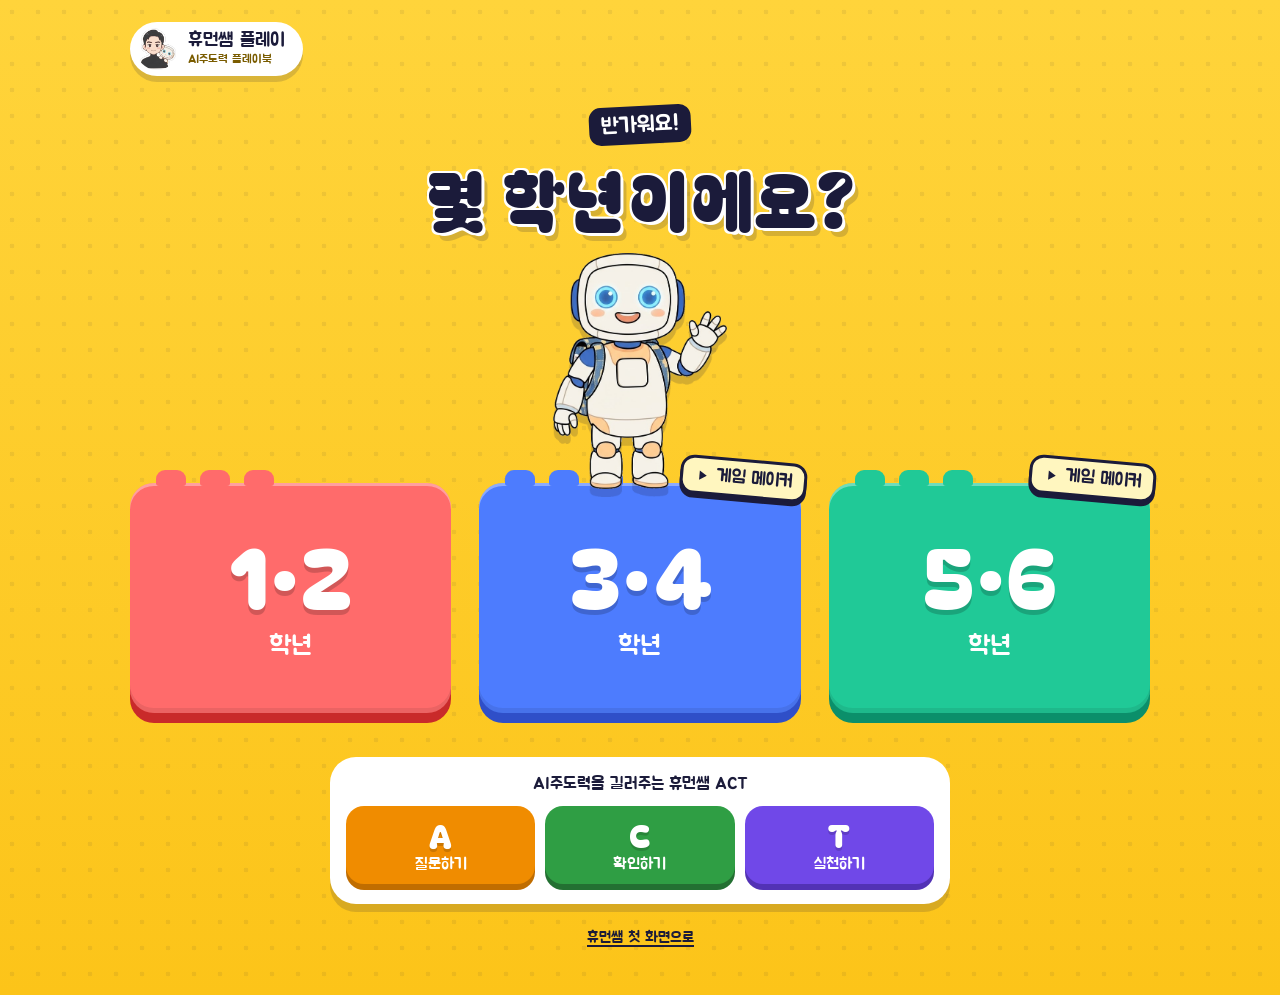
==== play/index.html @ 1b6d9723 "play: 학년 블록 안 두 줄 · 3·4 · 5·6 쪽 제목과 리니 · 안내 문장 뺌 (휴먼쌤 11-13 "올려") - 학년 고르기 · 학년 쪽 블록: ACT 칩과 '놀이는 20" ====
<!doctype html>
<html lang="ko">
<head>
<meta charset="utf-8">
<meta name="viewport" content="width=device-width, initial-scale=1, viewport-fit=cover">
<meta name="theme-color" content="#ffd43b">
<title>휴먼쌤 플레이 | 몇 학년이에요?</title>
<meta name="description" content="AI주도력 플레이북의 놀이를 화면으로 옮긴 앱, 휴먼쌤 플레이. 놀이는 2027년 2월에 열려요. 3·4 · 5·6학년은 게임 메이커를 먼저 해 볼 수 있어요.">
<link rel="icon" href="/play/assets/mark.png">
<link rel="preconnect" href="https://fonts.googleapis.com">
<link rel="preconnect" href="https://fonts.gstatic.com" crossorigin>
<link rel="stylesheet" href="https://fonts.googleapis.com/css2?family=Bagel+Fat+One&family=Gowun+Dodum&family=Jua&display=swap">
<link rel="stylesheet" href="/play/play.css?v=20261113c">
</head>
<body>
<main class="wrap home">
  <header class="top"><a class="brand" href="/play/"><img src="/play/assets/mark.png" alt="" width="148" height="160"><span><b>휴먼쌤 플레이</b><small>AI주도력 플레이북</small></span></a></header>
  <section class="hero">
    <span class="tag">반가워요!</span>
    <h1>몇 학년이에요?</h1>
    <img class="rini" src="/play/assets/rini.png" alt="로봇 리니" width="473" height="640">
  </section>
  <nav class="blocks" aria-label="학년 고르기">
    <div class="bw"><a class="blk k12" href="/play/1-2/" aria-label="1·2학년"><span class="num">1·2</span><span class="yr">학년</span></a></div>
    <div class="bw"><a class="blk k34" href="/play/3-4/" aria-label="3·4학년"><span class="num">3·4</span><span class="yr">학년</span></a><a class="stk" href="https://new.humanssaem-apps.pages.dev/apps/game-maker-34/"><svg viewBox="0 0 24 24" aria-hidden="true"><path d="M8 5l11 7-11 7z" fill="#1b1b3a"/></svg>게임 메이커</a></div>
    <div class="bw"><a class="blk k56" href="/play/5-6/" aria-label="5·6학년"><span class="num">5·6</span><span class="yr">학년</span></a><a class="stk" href="https://new.humanssaem-apps.pages.dev/apps/game-maker-56/"><svg viewBox="0 0 24 24" aria-hidden="true"><path d="M8 5l11 7-11 7z" fill="#1b1b3a"/></svg>게임 메이커</a></div>
  </nav>
  <section class="actbox">
    <h2>AI주도력을 길러주는 휴먼쌤 ACT</h2>
    <div class="tiles"><div class="tile ta"><b>A</b>질문하기</div><div class="tile tc"><b>C</b>확인하기</div><div class="tile tt"><b>T</b>실천하기</div></div>
  </section>
  <p class="foot"><a href="/">휴먼쌤 첫 화면으로</a></p>
</main>
</body>
</html>
---- play/play.css ----
/* 휴먼쌤 플레이 — 열리기 전 자리 (2026-11-13 휴먼쌤 "시안B로 하고 연결판 올려")
   모양은 /play 시안 B '장난감 블록': 노란 바탕 · 두툼한 학년 블록 · 블록 위에 선 로봇 리니.
   /play/ = 학년 고르기(.home), /play/1-2/ · /play/3-4/ · /play/5-6/ = 학년 주소(.sub).
   3·4 · 5·6학년은 게임 메이커(미리 보기판)를 먼저 해 볼 수 있다. */
:root{--ink:#1b1b3a;--soft:#4a4a68;--y:#ffd43b;--y2:#fcc419;
  --r:#ff6b6b;--rd:#c92a2a;--b:#4d7cfe;--bd:#2f4fc8;--gr:#20c997;--gd:#0b8f6a;
  --a:#f08c00;--ad:#c06d00;--c:#2f9e44;--cd:#237032;--t:#7048e8;--td:#5232b5;
  --disp:'Bagel Fat One','Jua','Apple SD Gothic Neo','Noto Sans KR','Malgun Gothic',sans-serif;
  --jua:'Jua','Apple SD Gothic Neo','Noto Sans KR','Malgun Gothic',sans-serif;
  --body:'Gowun Dodum','Apple SD Gothic Neo','Noto Sans KR','Malgun Gothic',sans-serif}
*{box-sizing:border-box;margin:0;padding:0}
html{-webkit-text-size-adjust:100%;text-size-adjust:100%;overflow-x:hidden}
body{min-height:100vh;min-height:100dvh;color:var(--ink);font-family:var(--jua);word-break:keep-all;overflow-x:hidden;
  background:radial-gradient(circle at 12px 12px,rgba(27,27,58,.07) 2.2px,transparent 2.6px) 0 0/26px 26px,linear-gradient(var(--y),var(--y2))}
a{color:inherit;text-decoration:none;-webkit-tap-highlight-color:transparent}
a:focus-visible{outline:3px solid var(--ink);outline-offset:4px;border-radius:14px}
img,svg{display:block}
.wrap{max-width:1100px;margin:0 auto;padding:14px 18px calc(30px + env(safe-area-inset-bottom,0px))}

/* 위: 브랜드 알약 (학년 주소에는 뒤로 단추) */
.top{display:flex;align-items:center;gap:10px}
.brand{display:flex;align-items:center;gap:10px;min-width:0;background:#fff;border-radius:999px;padding:6px 18px 6px 6px;box-shadow:0 6px 0 rgba(27,27,58,.16)}
.brand img{width:42px;height:42px;border-radius:50%;background:#fff;object-fit:contain}
.brand b{display:block;font-weight:400;font-size:19px;line-height:1.1;white-space:nowrap}
.brand small{display:block;font-size:12px;color:#7a5c00;white-space:nowrap}
.back{flex:none;width:50px;height:50px;border-radius:50%;background:#fff;display:grid;place-items:center;box-shadow:0 6px 0 rgba(27,27,58,.16)}
.back svg{width:24px;height:24px}
.back:active,.brand:active{transform:translateY(3px);box-shadow:0 3px 0 rgba(27,27,58,.16)}

/* 인사와 리니 */
.hero{position:relative;margin:24px 0 8px}
.tag{display:inline-block;background:var(--ink);color:#fff;font-size:17px;border-radius:12px;padding:5px 12px;transform:rotate(-3deg)}
h1{font-family:var(--disp);font-weight:400;font-size:clamp(32px,10.4vw,44px);line-height:1.15;margin-top:12px;
  text-shadow:3px 3px 0 #fff,-2px -2px 0 #fff,2px -2px 0 #fff,-2px 2px 0 #fff,6px 8px 0 rgba(27,27,58,.18)}
.rini{width:auto;filter:drop-shadow(0 8px 0 rgba(27,27,58,.18))}
.home .hero{min-height:236px}
.home h1{white-space:nowrap}
.home .hero .rini{position:absolute;right:4px;bottom:-34px;height:clamp(132px,40vw,160px);z-index:3}

/* 학년 블록 */
.blocks{display:flex;flex-direction:column;gap:32px;margin-top:30px}
.bw{position:relative}
.blk{position:relative;display:flex;align-items:center;gap:14px;min-height:112px;border-radius:24px;padding:16px 18px;color:#fff;
  box-shadow:inset 0 3px 0 rgba(255,255,255,.35),inset 0 -5px 0 rgba(0,0,0,.08),0 10px 0 var(--sd)}
.blk::before{content:"";position:absolute;top:-13px;left:26px;width:30px;height:16px;border-radius:9px 9px 3px 3px;background:var(--st);box-shadow:44px 0 0 var(--st),88px 0 0 var(--st)}
.k12{background:var(--r);--st:var(--r);--sd:var(--rd)}
.k34{background:var(--b);--st:var(--b);--sd:var(--bd)}
.k56{background:var(--gr);--st:var(--gr);--sd:var(--gd)}
a.blk:active{transform:translateY(6px);box-shadow:inset 0 3px 0 rgba(255,255,255,.35),0 4px 0 var(--sd)}
.num{font-family:var(--disp);font-size:52px;line-height:1;letter-spacing:-.02em;text-shadow:0 5px 0 rgba(0,0,0,.18)}
.yr{font-size:21px;margin-left:-6px;align-self:flex-end;padding-bottom:10px}
.info{margin-left:auto;display:flex;flex-direction:column;align-items:flex-end;gap:7px;text-align:right}
.act{display:inline-flex;align-items:center;gap:6px;background:#fff;color:var(--ink);font-size:15px;border-radius:999px;padding:4px 11px 4px 4px;box-shadow:0 3px 0 rgba(0,0,0,.15);white-space:nowrap}
.act i{font-style:normal;width:24px;height:24px;border-radius:50%;display:grid;place-items:center;color:#fff;font-size:14px}
.ia i{background:var(--a)}.ic i{background:var(--c)}.it i{background:var(--t)}
.when{font-size:14px;color:rgba(255,255,255,.95)}
/* 게임 메이커 스티커(블록 위에 붙은 따로 누르는 단추) */
.stk{position:absolute;right:-6px;top:-24px;z-index:4;display:inline-flex;align-items:center;gap:6px;background:#fff6bf;color:var(--ink);border:3px solid var(--ink);border-radius:14px;padding:5px 11px;font-size:16px;transform:rotate(5deg);box-shadow:0 4px 0 var(--ink);white-space:nowrap}
.stk svg{width:16px;height:16px}
.stk:active{transform:rotate(5deg) translateY(3px);box-shadow:0 1px 0 var(--ink)}

/* 학년 주소 쪽 */
.sub h1{font-size:clamp(28px,8.6vw,40px)}
.sub .hero{padding-right:36%}   /* 폰: 제목은 왼쪽 두 줄, 오른쪽 자리는 블록 위에 선 리니 */
.gblk{position:relative;margin-top:100px}
.gblk .rini{position:absolute;right:10px;bottom:calc(100% - 22px);height:clamp(120px,36vw,150px);z-index:3}
.card{position:relative;display:flex;flex-direction:column;gap:8px;margin-top:30px;background:#fff;border-radius:26px;padding:20px 18px;box-shadow:0 8px 0 rgba(27,27,58,.16)}
.card.gm{border:4px solid var(--ink);box-shadow:0 8px 0 var(--ink)}
.stk2{align-self:flex-start;background:#fff6bf;border:3px solid var(--ink);border-radius:12px;padding:3px 10px;font-size:15px;transform:rotate(-2deg)}
.nm{font-family:var(--disp);font-weight:400;font-size:clamp(28px,8vw,36px);line-height:1.15}
.nm em{font-style:normal;font-family:var(--jua);font-size:.55em;color:var(--bd);margin-left:6px}
.ds{font-family:var(--body);font-size:17px;color:var(--soft);line-height:1.5}
.ds2{font-size:15px;color:var(--bd)}
.btn{display:inline-flex;align-items:center;justify-content:center;gap:8px;min-height:56px;padding:10px 24px;border-radius:18px;background:var(--y);color:var(--ink);font-size:20px;border:3px solid var(--ink);box-shadow:0 6px 0 var(--ink);white-space:nowrap}
.btn svg{width:18px;height:18px}
.card.gm .btn{align-self:flex-start;margin-top:6px}
a.card.gm:active .btn,a.btn:active{transform:translateY(4px);box-shadow:0 2px 0 var(--ink)}
.btn.ghost{background:#fff;font-size:18px;min-height:52px}
.soon{align-self:flex-start;background:var(--ink);color:var(--y);border-radius:999px;padding:4px 12px;font-size:15px}
.lead{font-size:19px;line-height:1.35}
.ticks{list-style:none;display:flex;flex-direction:column;gap:6px;font-family:var(--body);font-size:16px;color:var(--soft)}
.ticks li{position:relative;padding-left:30px}
.ticks li::before{content:"";position:absolute;left:0;top:2px;width:20px;height:20px;border-radius:50%;background:#e6fcf5;border:2px solid var(--c)}
.ticks li::after{content:"";position:absolute;left:7px;top:6px;width:6px;height:10px;border:solid var(--cd);border-width:0 2.5px 2.5px 0;transform:rotate(40deg)}
.row{display:flex;justify-content:center;margin-top:28px}

/* 아래: 휴먼쌤 ACT */
.actbox{margin-top:36px;background:#fff;border-radius:26px;padding:16px 16px 20px;box-shadow:0 8px 0 rgba(27,27,58,.16)}
.actbox h2{font-weight:400;font-size:17px;text-align:center}
.tiles{display:grid;grid-template-columns:repeat(3,1fr);gap:10px;margin-top:12px}
.tile{border-radius:18px;padding:12px 4px 10px;text-align:center;font-size:16px;color:#fff}
.tile b{display:block;font-family:var(--disp);font-weight:400;font-size:32px;line-height:1;margin-bottom:4px;text-shadow:0 3px 0 rgba(0,0,0,.15)}
.ta{background:var(--a);box-shadow:0 6px 0 var(--ad)}.tc{background:var(--c);box-shadow:0 6px 0 var(--cd)}.tt{background:var(--t);box-shadow:0 6px 0 var(--td)}
.foot{text-align:center;margin-top:24px;font-size:15px}
.foot a{border-bottom:2px solid var(--ink)}

@media(min-width:960px){
  .wrap{padding:22px 40px 48px}
  .tag{font-size:22px}
  .home .hero{text-align:center;min-height:0;margin-top:30px}
  .home h1{font-size:72px}
  .home .hero .rini{position:relative;right:auto;bottom:auto;display:block;margin:14px auto -46px;height:236px}
  .blocks{flex-direction:row;gap:28px;margin-top:40px}
  .bw{flex:1;display:flex}
  .blk{flex:1;flex-direction:column;align-items:center;justify-content:center;min-height:230px;padding:28px 18px}
  .num{font-size:84px}
  .yr{margin:0;align-self:center;padding:0;font-size:26px}
  .info{margin:10px 0 0;align-items:center;text-align:center}
  .act{font-size:17px}.when{font-size:16px}.stk{font-size:18px}
  .actbox{max-width:620px;margin:44px auto 0}
  .sub{max-width:820px}
  .sub h1{font-size:50px}
  .sub .hero{padding-right:0}
  .gblk{margin-top:120px}
  .gblk .blk{min-height:150px;flex-direction:row;justify-content:flex-start}
  .gblk .num{font-size:72px}
  .gblk .yr{align-self:flex-end;padding-bottom:14px}
  .gblk .info{margin-left:auto;align-items:flex-end;text-align:right}
  .gblk .rini{height:190px;right:36px}
  .card{padding:26px 28px}
}

/* 11-13 휴먼쌤 "학년버튼 안에 있는 이 2줄들 다 빼고": 블록에는 학년만, 가운데에 */
.blk{justify-content:center}
.gblk.bare{margin-top:26px}
@media(min-width:960px){
  .gblk .blk{justify-content:center}
  .gblk.bare{margin-top:34px}
}
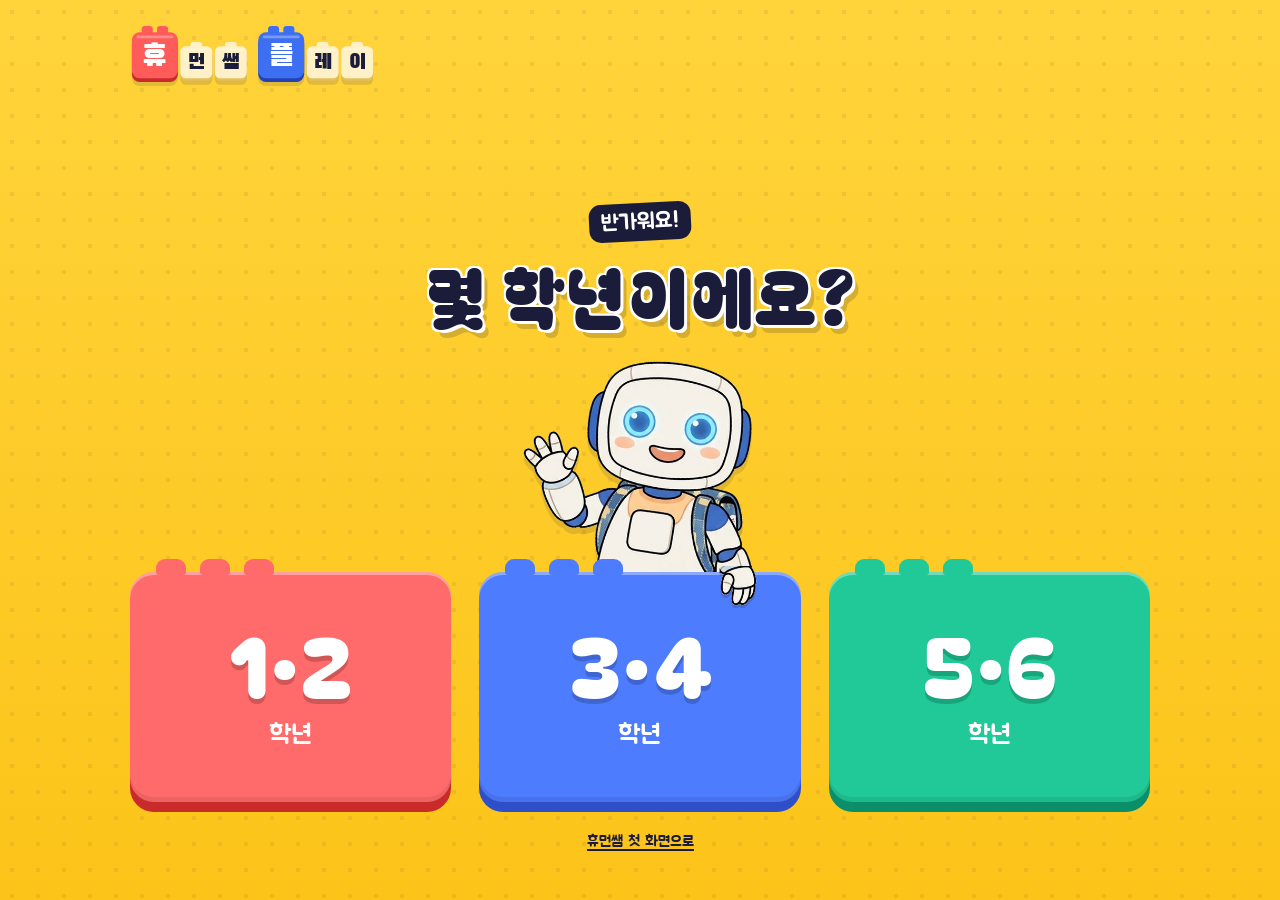
==== commit f8fcc539: "﻿play: 휴플 판 — 블록 로고 · ACT 칸과 게임 메이커 스티커 뺌 · 리니 빼꼼 · 1·2 준비중 카드 (휴먼쌤 11-13 "올려") Co-Authored-By: Clau" ====
--- a/play/index.html
+++ b/play/index.html
@@ -4,31 +4,28 @@
 <meta charset="utf-8">
 <meta name="viewport" content="width=device-width, initial-scale=1, viewport-fit=cover">
 <meta name="theme-color" content="#ffd43b">
-<title>휴먼쌤 플레이 | 몇 학년이에요?</title>
-<meta name="description" content="AI주도력 플레이북의 놀이를 화면으로 옮긴 앱, 휴먼쌤 플레이. 놀이는 2027년 2월에 열려요. 3·4 · 5·6학년은 게임 메이커를 먼저 해 볼 수 있어요.">
-<link rel="icon" href="/play/assets/mark.png">
+<meta name="color-scheme" content="light dark">
+<title>휴플 | 몇 학년이에요?</title>
+<meta name="description" content="휴플(휴먼쌤 플레이) — AI주도력 길잡이. AI주도력 플레이북의 놀이를 화면으로 옮긴 앱이에요. 놀이는 2027년 2월에 열려요. 3·4 · 5·6학년은 게임 메이커를 먼저 해 볼 수 있어요.">
+<link rel="icon" href="/play/assets/hupl-192.png?v=20261113i" sizes="192x192" type="image/png">
 <link rel="preconnect" href="https://fonts.googleapis.com">
 <link rel="preconnect" href="https://fonts.gstatic.com" crossorigin>
-<link rel="stylesheet" href="https://fonts.googleapis.com/css2?family=Bagel+Fat+One&family=Gowun+Dodum&family=Jua&display=swap">
-<link rel="stylesheet" href="/play/play.css?v=20261113c">
+<link rel="stylesheet" href="https://fonts.googleapis.com/css2?family=Bagel+Fat+One&family=Black+Han+Sans&family=Gowun+Dodum&family=Jua&display=swap">
+<link rel="stylesheet" href="/play/play.css?v=20261113i">
 </head>
 <body>
 <main class="wrap home">
-  <header class="top"><a class="brand" href="/play/"><img src="/play/assets/mark.png" alt="" width="148" height="160"><span><b>휴먼쌤 플레이</b><small>AI주도력 플레이북</small></span></a></header>
+  <header class="top"><a class="brand" href="/play/" aria-label="휴먼쌤 플레이, 학년 고르기로"><svg class="bw2" viewBox="-3 15 384 94" role="img" aria-label="휴먼쌤 플레이"><rect x="0.0" y="33.8" width="72" height="72" rx="12.2" fill="#c92a2a"/><rect x="15.4" y="18.2" width="17.3" height="16.2" rx="5.1" fill="#ff5b5b"/><rect x="39.4" y="18.2" width="17.3" height="16.2" rx="5.1" fill="#ff5b5b"/><rect x="0.0" y="28.0" width="72" height="72" rx="12.2" fill="#ff5b5b"/><rect x="7.2" y="33.0" width="57.6" height="4.3" rx="2" fill="#fff" opacity=".3"/><text x="36.0" y="81.0" text-anchor="middle" font-family="Black Han Sans" font-size="47" fill="#fff">휴</text><rect x="76.0" y="54.0" width="50" height="50" rx="8.5" fill="#e2bf5f"/><rect x="92.0" y="43.2" width="18.0" height="12.5" rx="3.6" fill="#fff1c7"/><rect x="76.0" y="50.0" width="50" height="50" rx="8.5" fill="#fff1c7"/><rect x="81.0" y="53.5" width="40.0" height="3.0" rx="2" fill="#fff" opacity=".3"/><text x="101.0" y="86.0" text-anchor="middle" font-family="Black Han Sans" font-size="33" fill="#1b1b3a">먼</text><rect x="130.0" y="54.0" width="50" height="50" rx="8.5" fill="#e2bf5f"/><rect x="146.0" y="43.2" width="18.0" height="12.5" rx="3.6" fill="#fff1c7"/><rect x="130.0" y="50.0" width="50" height="50" rx="8.5" fill="#fff1c7"/><rect x="135.0" y="53.5" width="40.0" height="3.0" rx="2" fill="#fff" opacity=".3"/><text x="155.0" y="86.0" text-anchor="middle" font-family="Black Han Sans" font-size="33" fill="#1b1b3a">쌤</text><rect x="198.0" y="33.8" width="72" height="72" rx="12.2" fill="#2342b5"/><rect x="213.4" y="18.2" width="17.3" height="16.2" rx="5.1" fill="#3d6ff2"/><rect x="237.4" y="18.2" width="17.3" height="16.2" rx="5.1" fill="#3d6ff2"/><rect x="198.0" y="28.0" width="72" height="72" rx="12.2" fill="#3d6ff2"/><rect x="205.2" y="33.0" width="57.6" height="4.3" rx="2" fill="#fff" opacity=".3"/><text x="234.0" y="81.0" text-anchor="middle" font-family="Black Han Sans" font-size="47" fill="#fff">플</text><rect x="274.0" y="54.0" width="50" height="50" rx="8.5" fill="#e2bf5f"/><rect x="290.0" y="43.2" width="18.0" height="12.5" rx="3.6" fill="#fff1c7"/><rect x="274.0" y="50.0" width="50" height="50" rx="8.5" fill="#fff1c7"/><rect x="279.0" y="53.5" width="40.0" height="3.0" rx="2" fill="#fff" opacity=".3"/><text x="299.0" y="86.0" text-anchor="middle" font-family="Black Han Sans" font-size="33" fill="#1b1b3a">레</text><rect x="328.0" y="54.0" width="50" height="50" rx="8.5" fill="#e2bf5f"/><rect x="344.0" y="43.2" width="18.0" height="12.5" rx="3.6" fill="#fff1c7"/><rect x="328.0" y="50.0" width="50" height="50" rx="8.5" fill="#fff1c7"/><rect x="333.0" y="53.5" width="40.0" height="3.0" rx="2" fill="#fff" opacity=".3"/><text x="353.0" y="86.0" text-anchor="middle" font-family="Black Han Sans" font-size="33" fill="#1b1b3a">이</text></svg></a></header>
   <section class="hero">
     <span class="tag">반가워요!</span>
     <h1>몇 학년이에요?</h1>
-    <img class="rini" src="/play/assets/rini.png" alt="로봇 리니" width="473" height="640">
   </section>
   <nav class="blocks" aria-label="학년 고르기">
+    <div class="peek"><img class="pb" src="/play/assets/rini-peek.png?v=20261113i" alt="로봇 리니가 블록 뒤에서 손을 흔들어요" width="448" height="474"><img class="ph" src="/play/assets/rini-hand.png?v=20261113i" alt="" width="448" height="474"></div>
     <div class="bw"><a class="blk k12" href="/play/1-2/" aria-label="1·2학년"><span class="num">1·2</span><span class="yr">학년</span></a></div>
-    <div class="bw"><a class="blk k34" href="/play/3-4/" aria-label="3·4학년"><span class="num">3·4</span><span class="yr">학년</span></a><a class="stk" href="https://new.humanssaem-apps.pages.dev/apps/game-maker-34/"><svg viewBox="0 0 24 24" aria-hidden="true"><path d="M8 5l11 7-11 7z" fill="#1b1b3a"/></svg>게임 메이커</a></div>
-    <div class="bw"><a class="blk k56" href="/play/5-6/" aria-label="5·6학년"><span class="num">5·6</span><span class="yr">학년</span></a><a class="stk" href="https://new.humanssaem-apps.pages.dev/apps/game-maker-56/"><svg viewBox="0 0 24 24" aria-hidden="true"><path d="M8 5l11 7-11 7z" fill="#1b1b3a"/></svg>게임 메이커</a></div>
+    <div class="bw"><a class="blk k34" href="/play/3-4/" aria-label="3·4학년"><span class="num">3·4</span><span class="yr">학년</span></a></div>
+    <div class="bw"><a class="blk k56" href="/play/5-6/" aria-label="5·6학년"><span class="num">5·6</span><span class="yr">학년</span></a></div>
   </nav>
-  <section class="actbox">
-    <h2>AI주도력을 길러주는 휴먼쌤 ACT</h2>
-    <div class="tiles"><div class="tile ta"><b>A</b>질문하기</div><div class="tile tc"><b>C</b>확인하기</div><div class="tile tt"><b>T</b>실천하기</div></div>
-  </section>
   <p class="foot"><a href="/">휴먼쌤 첫 화면으로</a></p>
 </main>
 </body>
--- a/play/play.css
+++ b/play/play.css
@@ -1,10 +1,11 @@
-/* 휴먼쌤 플레이 — 열리기 전 자리 (2026-11-13 휴먼쌤 "시안B로 하고 연결판 올려")
-   모양은 /play 시안 B '장난감 블록': 노란 바탕 · 두툼한 학년 블록 · 블록 위에 선 로봇 리니.
+/* 휴플(휴먼쌤 플레이) — 열리기 전 자리 (2026-11-13 휴먼쌤 "시안B로 하고 연결판 올려")
+   모양은 /play 시안 B '장난감 블록': 노란 바탕 · 두툼한 학년 블록 · 블록 뒤에서 빼꼼 인사하는 로봇 리니.
    /play/ = 학년 고르기(.home), /play/1-2/ · /play/3-4/ · /play/5-6/ = 학년 주소(.sub).
-   3·4 · 5·6학년은 게임 메이커(미리 보기판)를 먼저 해 볼 수 있다. */
-:root{--ink:#1b1b3a;--soft:#4a4a68;--y:#ffd43b;--y2:#fcc419;
+   학년 주소에는 놀이 카드를 둔다: 3·4 · 5·6은 게임 메이커(미리 보기판), 1·2는 준비중 틀.
+   11-13 휴먼쌤 "이거 손좀볼게": 로고 '휴플' · 작은 글 'AI주도력 길잡이' · ACT 칸 뺌 · 리니 상반신 빼꼼 · 블록 위 게임 메이커 뱃지 뺌 */
+/* 11-13 삼성 인터넷 다크 모드가 색을 바꾸지 않게: 다크를 스스로 다룬다고 알리고(meta도 같음), 바탕 · 글자는 body에 적어 다크에서도 그대로 */
+:root{color-scheme:light dark;--ink:#1b1b3a;--soft:#4a4a68;--y:#ffd43b;--y2:#fcc419;
   --r:#ff6b6b;--rd:#c92a2a;--b:#4d7cfe;--bd:#2f4fc8;--gr:#20c997;--gd:#0b8f6a;
-  --a:#f08c00;--ad:#c06d00;--c:#2f9e44;--cd:#237032;--t:#7048e8;--td:#5232b5;
   --disp:'Bagel Fat One','Jua','Apple SD Gothic Neo','Noto Sans KR','Malgun Gothic',sans-serif;
   --jua:'Jua','Apple SD Gothic Neo','Noto Sans KR','Malgun Gothic',sans-serif;
   --body:'Gowun Dodum','Apple SD Gothic Neo','Noto Sans KR','Malgun Gothic',sans-serif}
@@ -17,30 +18,33 @@
 img,svg{display:block}
 .wrap{max-width:1100px;margin:0 auto;padding:14px 18px calc(30px + env(safe-area-inset-bottom,0px))}
 
-/* 위: 브랜드 알약 (학년 주소에는 뒤로 단추) */
-.top{display:flex;align-items:center;gap:10px}
-.brand{display:flex;align-items:center;gap:10px;min-width:0;background:#fff;border-radius:999px;padding:6px 18px 6px 6px;box-shadow:0 6px 0 rgba(27,27,58,.16)}
-.brand img{width:42px;height:42px;border-radius:50%;background:#fff;object-fit:contain}
-.brand b{display:block;font-weight:400;font-size:19px;line-height:1.1;white-space:nowrap}
-.brand small{display:block;font-size:12px;color:#7a5c00;white-space:nowrap}
+/* 위: 로고(11-13 "그냥 가로버전으로 맨첨껄로 할게" · 상자 시안 "1번" · "왼쪽 위로 다시 변경하고 대신 로고랑 그 아래 내용들 사이 간격을 더 많이 벌려 지금의 4배정도"):
+   가로 한 줄 글자 블록 '휴먼쌤 플레이'를 상자 없이 왼쪽 위에, 블록 아래 옅은 그림자만. 휴플 아이콘은 탭 아이콘에만. 학년 주소에는 왼쪽에 뒤로 단추 */
+.top{display:flex;align-items:center;gap:10px;min-height:56px}
+.brand{display:flex;align-items:center;min-width:0;padding:2px 0}
+.brand svg{display:block;overflow:visible;filter:drop-shadow(0 4px 0 rgba(27,27,58,.13))}
+.brand .bw2{width:196px;height:48px}
+.brand:active{transform:translateY(2px)}
 .back{flex:none;width:50px;height:50px;border-radius:50%;background:#fff;display:grid;place-items:center;box-shadow:0 6px 0 rgba(27,27,58,.16)}
 .back svg{width:24px;height:24px}
-.back:active,.brand:active{transform:translateY(3px);box-shadow:0 3px 0 rgba(27,27,58,.16)}
+.back:active{transform:translateY(3px);box-shadow:0 3px 0 rgba(27,27,58,.16)}
+/* 로고와 아래 내용 사이(보이는 틈): 폰 학년 고르기 26 → 104px, 학년 쪽 17 → 68px. PC는 아래 @media.
+   아래 칸의 위 여백과 겹쳐(큰 쪽만 남음) 더해지지 않으므로 전체 여백으로 적는다 */
+.home .top{margin-bottom:102px}
+.sub .top{margin-bottom:77px}
 
-/* 인사와 리니 */
+/* 인사 */
 .hero{position:relative;margin:24px 0 8px}
 .tag{display:inline-block;background:var(--ink);color:#fff;font-size:17px;border-radius:12px;padding:5px 12px;transform:rotate(-3deg)}
 h1{font-family:var(--disp);font-weight:400;font-size:clamp(32px,10.4vw,44px);line-height:1.15;margin-top:12px;
   text-shadow:3px 3px 0 #fff,-2px -2px 0 #fff,2px -2px 0 #fff,-2px 2px 0 #fff,6px 8px 0 rgba(27,27,58,.18)}
-.rini{width:auto;filter:drop-shadow(0 8px 0 rgba(27,27,58,.18))}
-.home .hero{min-height:236px}
 .home h1{white-space:nowrap}
-.home .hero .rini{position:absolute;right:4px;bottom:-34px;height:clamp(132px,40vw,160px);z-index:3}
 
 /* 학년 블록 */
-.blocks{display:flex;flex-direction:column;gap:32px;margin-top:30px}
-.bw{position:relative}
-.blk{position:relative;display:flex;align-items:center;gap:14px;min-height:112px;border-radius:24px;padding:16px 18px;color:#fff;
+.blocks{position:relative;display:flex;flex-direction:column;gap:32px;margin-top:30px}
+.home .blocks{margin-top:140px}   /* 폰: 첫 블록(1·2) 오른쪽 위로 리니 상반신이 올라올 자리 */
+.bw{position:relative;z-index:2}
+.blk{position:relative;display:flex;align-items:center;justify-content:center;gap:14px;min-height:112px;border-radius:24px;padding:16px 18px;color:#fff;
   box-shadow:inset 0 3px 0 rgba(255,255,255,.35),inset 0 -5px 0 rgba(0,0,0,.08),0 10px 0 var(--sd)}
 .blk::before{content:"";position:absolute;top:-13px;left:26px;width:30px;height:16px;border-radius:9px 9px 3px 3px;background:var(--st);box-shadow:44px 0 0 var(--st),88px 0 0 var(--st)}
 .k12{background:var(--r);--st:var(--r);--sd:var(--rd)}
@@ -49,24 +53,20 @@
 a.blk:active{transform:translateY(6px);box-shadow:inset 0 3px 0 rgba(255,255,255,.35),0 4px 0 var(--sd)}
 .num{font-family:var(--disp);font-size:52px;line-height:1;letter-spacing:-.02em;text-shadow:0 5px 0 rgba(0,0,0,.18)}
 .yr{font-size:21px;margin-left:-6px;align-self:flex-end;padding-bottom:10px}
-.info{margin-left:auto;display:flex;flex-direction:column;align-items:flex-end;gap:7px;text-align:right}
-.act{display:inline-flex;align-items:center;gap:6px;background:#fff;color:var(--ink);font-size:15px;border-radius:999px;padding:4px 11px 4px 4px;box-shadow:0 3px 0 rgba(0,0,0,.15);white-space:nowrap}
-.act i{font-style:normal;width:24px;height:24px;border-radius:50%;display:grid;place-items:center;color:#fff;font-size:14px}
-.ia i{background:var(--a)}.ic i{background:var(--c)}.it i{background:var(--t)}
-.when{font-size:14px;color:rgba(255,255,255,.95)}
-/* 게임 메이커 스티커(블록 위에 붙은 따로 누르는 단추) */
-.stk{position:absolute;right:-6px;top:-24px;z-index:4;display:inline-flex;align-items:center;gap:6px;background:#fff6bf;color:var(--ink);border:3px solid var(--ink);border-radius:14px;padding:5px 11px;font-size:16px;transform:rotate(5deg);box-shadow:0 4px 0 var(--ink);white-space:nowrap}
-.stk svg{width:16px;height:16px}
-.stk:active{transform:rotate(5deg) translateY(3px);box-shadow:0 1px 0 var(--ink)}
 
-/* 학년 주소 쪽 */
-.sub h1{font-size:clamp(28px,8.6vw,40px)}
-.sub .hero{padding-right:36%}   /* 폰: 제목은 왼쪽 두 줄, 오른쪽 자리는 블록 위에 선 리니 */
-.gblk{position:relative;margin-top:100px}
-.gblk .rini{position:absolute;right:10px;bottom:calc(100% - 22px);height:clamp(120px,36vw,150px);z-index:3}
+/* 빼꼼 리니: 몸(.pb)은 블록 뒤, 모서리를 잡은 손(.ph)은 블록 앞. 두 그림은 같은 상자이고, 그림 높이의 404/448 줄이 블록 윗면이다.
+   .peek에는 z-index를 주지 않는다(주면 손이 블록 앞으로 못 나온다) */
+.peek{position:absolute;--pw:140px;width:var(--pw);height:calc(var(--pw) * 474 / 448);top:calc(var(--pw) * -404 / 448);right:30px;pointer-events:none}
+.peek img{position:absolute;left:0;top:0;width:100%;height:auto}
+.peek .pb{z-index:1;filter:drop-shadow(0 6px 0 rgba(27,27,58,.12))}
+.peek .ph{z-index:3;filter:drop-shadow(0 3px 0 rgba(27,27,58,.18))}
+
+/* 학년 주소 쪽: 블록 + 놀이 카드 */
+.gblk{position:relative;margin-top:26px}
 .card{position:relative;display:flex;flex-direction:column;gap:8px;margin-top:30px;background:#fff;border-radius:26px;padding:20px 18px;box-shadow:0 8px 0 rgba(27,27,58,.16)}
 .card.gm{border:4px solid var(--ink);box-shadow:0 8px 0 var(--ink)}
 .stk2{align-self:flex-start;background:#fff6bf;border:3px solid var(--ink);border-radius:12px;padding:3px 10px;font-size:15px;transform:rotate(-2deg)}
+.soon{align-self:flex-start;background:var(--ink);color:var(--y);border-radius:12px;padding:5px 13px;font-size:15px;transform:rotate(-2deg)}
 .nm{font-family:var(--disp);font-weight:400;font-size:clamp(28px,8vw,36px);line-height:1.15}
 .nm em{font-style:normal;font-family:var(--jua);font-size:.55em;color:var(--bd);margin-left:6px}
 .ds{font-family:var(--body);font-size:17px;color:var(--soft);line-height:1.5}
@@ -76,54 +76,33 @@
 .card.gm .btn{align-self:flex-start;margin-top:6px}
 a.card.gm:active .btn,a.btn:active{transform:translateY(4px);box-shadow:0 2px 0 var(--ink)}
 .btn.ghost{background:#fff;font-size:18px;min-height:52px}
-.soon{align-self:flex-start;background:var(--ink);color:var(--y);border-radius:999px;padding:4px 12px;font-size:15px}
-.lead{font-size:19px;line-height:1.35}
-.ticks{list-style:none;display:flex;flex-direction:column;gap:6px;font-family:var(--body);font-size:16px;color:var(--soft)}
-.ticks li{position:relative;padding-left:30px}
-.ticks li::before{content:"";position:absolute;left:0;top:2px;width:20px;height:20px;border-radius:50%;background:#e6fcf5;border:2px solid var(--c)}
-.ticks li::after{content:"";position:absolute;left:7px;top:6px;width:6px;height:10px;border:solid var(--cd);border-width:0 2.5px 2.5px 0;transform:rotate(40deg)}
+/* 준비중 틀: 게임 메이커 카드와 같은 모양, 단추만 흐리게(누를 수 없음) */
+.card.wait .nm{color:#55557a}
+.btn.off{background:#ececf3;color:#8a8aa6;border-color:#b8b8cc;box-shadow:0 6px 0 #b8b8cc;cursor:default}
+.btn.off svg path{fill:#8a8aa6}
 .row{display:flex;justify-content:center;margin-top:28px}
-
-/* 아래: 휴먼쌤 ACT */
-.actbox{margin-top:36px;background:#fff;border-radius:26px;padding:16px 16px 20px;box-shadow:0 8px 0 rgba(27,27,58,.16)}
-.actbox h2{font-weight:400;font-size:17px;text-align:center}
-.tiles{display:grid;grid-template-columns:repeat(3,1fr);gap:10px;margin-top:12px}
-.tile{border-radius:18px;padding:12px 4px 10px;text-align:center;font-size:16px;color:#fff}
-.tile b{display:block;font-family:var(--disp);font-weight:400;font-size:32px;line-height:1;margin-bottom:4px;text-shadow:0 3px 0 rgba(0,0,0,.15)}
-.ta{background:var(--a);box-shadow:0 6px 0 var(--ad)}.tc{background:var(--c);box-shadow:0 6px 0 var(--cd)}.tt{background:var(--t);box-shadow:0 6px 0 var(--td)}
-.foot{text-align:center;margin-top:24px;font-size:15px}
+.foot{text-align:center;margin-top:30px;font-size:15px}
 .foot a{border-bottom:2px solid var(--ink)}
 
 @media(min-width:960px){
   .wrap{padding:22px 40px 48px}
+  .brand .bw2{width:245px;height:60px}   /* PC: 로고를 조금 크게 */
+  .home .top{margin-bottom:117px}        /* PC 틈: 학년 고르기 29 → 116px, 학년 쪽 23 → 92px */
+  .sub .top{margin-bottom:103px}
   .tag{font-size:22px}
-  .home .hero{text-align:center;min-height:0;margin-top:30px}
+  .home .hero{text-align:center;margin-top:30px}
   .home h1{font-size:72px}
-  .home .hero .rini{position:relative;right:auto;bottom:auto;display:block;margin:14px auto -46px;height:236px}
   .blocks{flex-direction:row;gap:28px;margin-top:40px}
+  .home .blocks{margin-top:236px}   /* PC: 가운데 블록(3·4) 위로 리니 상반신 */
+  .peek{--pw:236px;right:auto;left:calc(50% - 118px)}
   .bw{flex:1;display:flex}
   .blk{flex:1;flex-direction:column;align-items:center;justify-content:center;min-height:230px;padding:28px 18px}
   .num{font-size:84px}
   .yr{margin:0;align-self:center;padding:0;font-size:26px}
-  .info{margin:10px 0 0;align-items:center;text-align:center}
-  .act{font-size:17px}.when{font-size:16px}.stk{font-size:18px}
-  .actbox{max-width:620px;margin:44px auto 0}
   .sub{max-width:820px}
-  .sub h1{font-size:50px}
-  .sub .hero{padding-right:0}
-  .gblk{margin-top:120px}
-  .gblk .blk{min-height:150px;flex-direction:row;justify-content:flex-start}
+  .gblk{margin-top:34px}
+  .gblk .blk{min-height:150px;flex-direction:row;justify-content:center}
   .gblk .num{font-size:72px}
   .gblk .yr{align-self:flex-end;padding-bottom:14px}
-  .gblk .info{margin-left:auto;align-items:flex-end;text-align:right}
-  .gblk .rini{height:190px;right:36px}
   .card{padding:26px 28px}
 }
-
-/* 11-13 휴먼쌤 "학년버튼 안에 있는 이 2줄들 다 빼고": 블록에는 학년만, 가운데에 */
-.blk{justify-content:center}
-.gblk.bare{margin-top:26px}
-@media(min-width:960px){
-  .gblk .blk{justify-content:center}
-  .gblk.bare{margin-top:34px}
-}
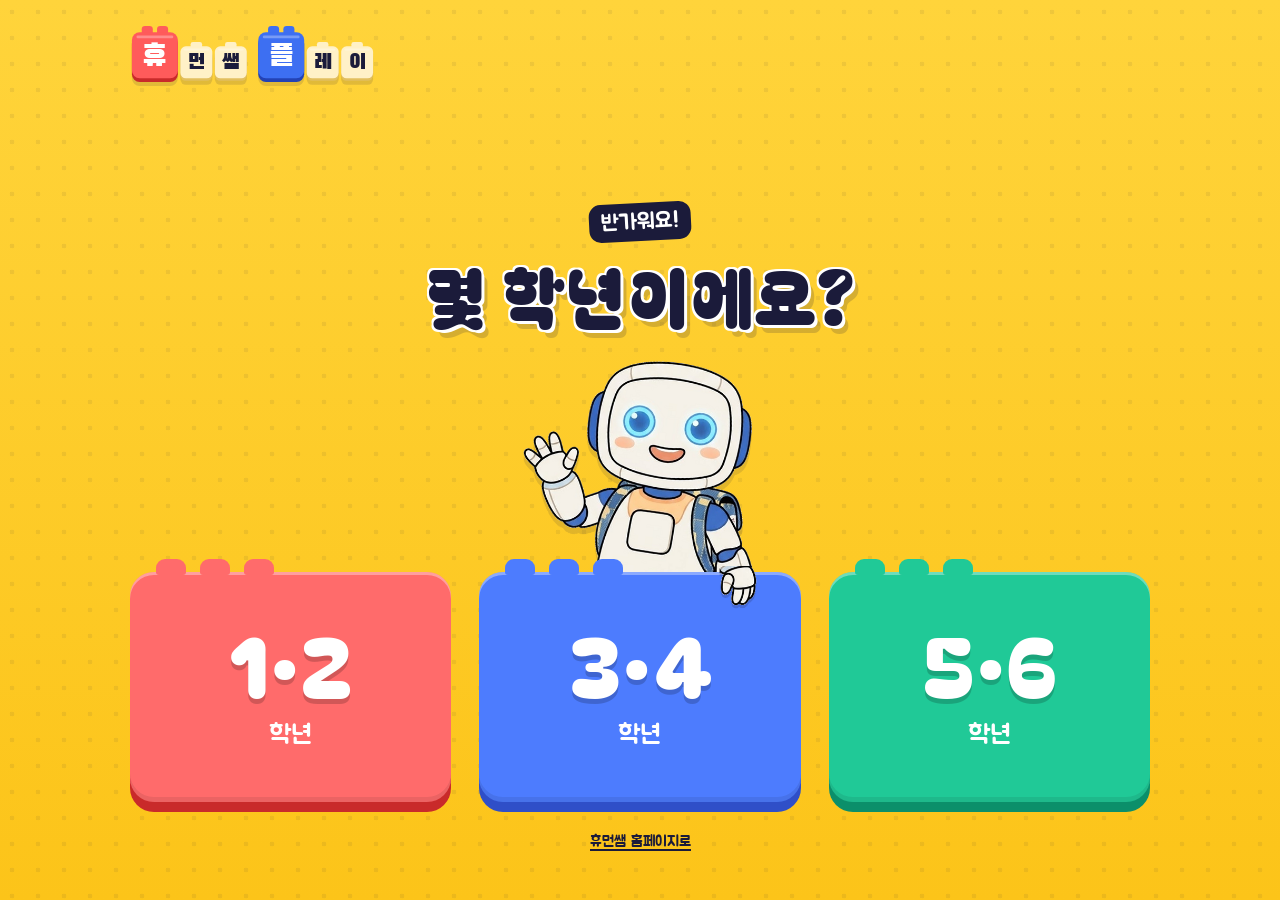
==== commit 2ef75bc8: "play: 맨 아래 링크 '휴먼쌤 첫 화면으로' → '휴먼쌤 홈페이지로' (휴먼쌤 11-13 "바로 올려") Co-Authored-By: Claude Opus 5.5 <norepl" ====
--- a/play/index.html
+++ b/play/index.html
@@ -26,7 +26,7 @@
     <div class="bw"><a class="blk k34" href="/play/3-4/" aria-label="3·4학년"><span class="num">3·4</span><span class="yr">학년</span></a></div>
     <div class="bw"><a class="blk k56" href="/play/5-6/" aria-label="5·6학년"><span class="num">5·6</span><span class="yr">학년</span></a></div>
   </nav>
-  <p class="foot"><a href="/">휴먼쌤 첫 화면으로</a></p>
+  <p class="foot"><a href="/">휴먼쌤 홈페이지로</a></p>
 </main>
 </body>
 </html>
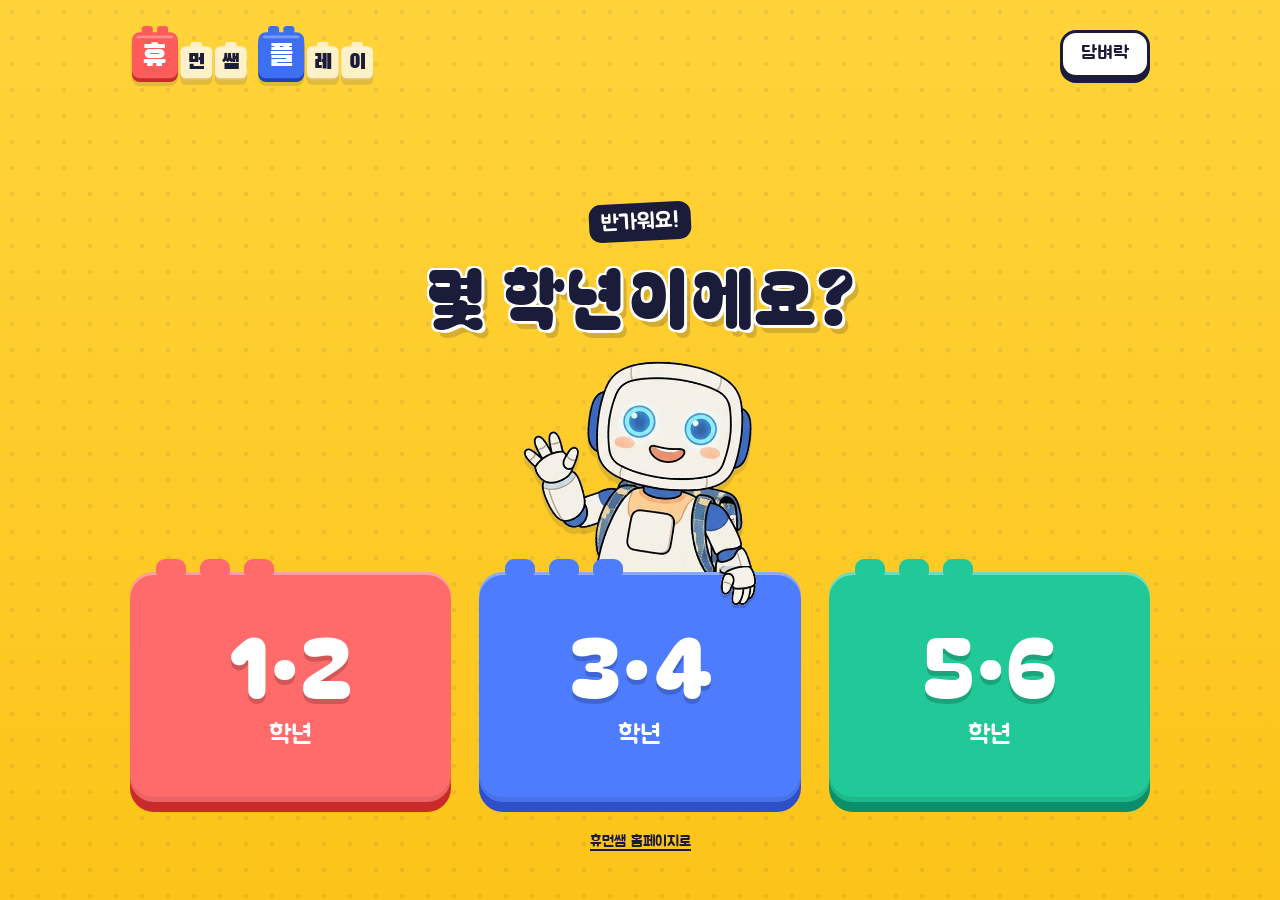
==== commit 8fae80e0: "/play 위 오른쪽 '담벼락' 단추: 학생은 학급 코드, 선생님은 비밀번호 Co-Authored-By: Claude Opus 5.5 <noreply@anthropic.com>" ====
--- a/play/index.html
+++ b/play/index.html
@@ -7,26 +7,27 @@
 <meta name="color-scheme" content="light dark">
 <title>휴플 | 몇 학년이에요?</title>
 <meta name="description" content="휴플(휴먼쌤 플레이) — AI주도력 길잡이. AI주도력 플레이북의 놀이를 화면으로 옮긴 앱이에요. 놀이는 2027년 2월에 열려요. 3·4 · 5·6학년은 게임 메이커를 먼저 해 볼 수 있어요.">
-<link rel="icon" href="/play/assets/hupl-192.png?v=20261113i" sizes="192x192" type="image/png">
+<link rel="icon" href="/play/assets/hupl-192.png?v=20261113j" sizes="192x192" type="image/png">
 <link rel="preconnect" href="https://fonts.googleapis.com">
 <link rel="preconnect" href="https://fonts.gstatic.com" crossorigin>
 <link rel="stylesheet" href="https://fonts.googleapis.com/css2?family=Bagel+Fat+One&family=Black+Han+Sans&family=Gowun+Dodum&family=Jua&display=swap">
-<link rel="stylesheet" href="/play/play.css?v=20261113i">
+<link rel="stylesheet" href="/play/play.css?v=20261113j">
 </head>
 <body>
 <main class="wrap home">
-  <header class="top"><a class="brand" href="/play/" aria-label="휴먼쌤 플레이, 학년 고르기로"><svg class="bw2" viewBox="-3 15 384 94" role="img" aria-label="휴먼쌤 플레이"><rect x="0.0" y="33.8" width="72" height="72" rx="12.2" fill="#c92a2a"/><rect x="15.4" y="18.2" width="17.3" height="16.2" rx="5.1" fill="#ff5b5b"/><rect x="39.4" y="18.2" width="17.3" height="16.2" rx="5.1" fill="#ff5b5b"/><rect x="0.0" y="28.0" width="72" height="72" rx="12.2" fill="#ff5b5b"/><rect x="7.2" y="33.0" width="57.6" height="4.3" rx="2" fill="#fff" opacity=".3"/><text x="36.0" y="81.0" text-anchor="middle" font-family="Black Han Sans" font-size="47" fill="#fff">휴</text><rect x="76.0" y="54.0" width="50" height="50" rx="8.5" fill="#e2bf5f"/><rect x="92.0" y="43.2" width="18.0" height="12.5" rx="3.6" fill="#fff1c7"/><rect x="76.0" y="50.0" width="50" height="50" rx="8.5" fill="#fff1c7"/><rect x="81.0" y="53.5" width="40.0" height="3.0" rx="2" fill="#fff" opacity=".3"/><text x="101.0" y="86.0" text-anchor="middle" font-family="Black Han Sans" font-size="33" fill="#1b1b3a">먼</text><rect x="130.0" y="54.0" width="50" height="50" rx="8.5" fill="#e2bf5f"/><rect x="146.0" y="43.2" width="18.0" height="12.5" rx="3.6" fill="#fff1c7"/><rect x="130.0" y="50.0" width="50" height="50" rx="8.5" fill="#fff1c7"/><rect x="135.0" y="53.5" width="40.0" height="3.0" rx="2" fill="#fff" opacity=".3"/><text x="155.0" y="86.0" text-anchor="middle" font-family="Black Han Sans" font-size="33" fill="#1b1b3a">쌤</text><rect x="198.0" y="33.8" width="72" height="72" rx="12.2" fill="#2342b5"/><rect x="213.4" y="18.2" width="17.3" height="16.2" rx="5.1" fill="#3d6ff2"/><rect x="237.4" y="18.2" width="17.3" height="16.2" rx="5.1" fill="#3d6ff2"/><rect x="198.0" y="28.0" width="72" height="72" rx="12.2" fill="#3d6ff2"/><rect x="205.2" y="33.0" width="57.6" height="4.3" rx="2" fill="#fff" opacity=".3"/><text x="234.0" y="81.0" text-anchor="middle" font-family="Black Han Sans" font-size="47" fill="#fff">플</text><rect x="274.0" y="54.0" width="50" height="50" rx="8.5" fill="#e2bf5f"/><rect x="290.0" y="43.2" width="18.0" height="12.5" rx="3.6" fill="#fff1c7"/><rect x="274.0" y="50.0" width="50" height="50" rx="8.5" fill="#fff1c7"/><rect x="279.0" y="53.5" width="40.0" height="3.0" rx="2" fill="#fff" opacity=".3"/><text x="299.0" y="86.0" text-anchor="middle" font-family="Black Han Sans" font-size="33" fill="#1b1b3a">레</text><rect x="328.0" y="54.0" width="50" height="50" rx="8.5" fill="#e2bf5f"/><rect x="344.0" y="43.2" width="18.0" height="12.5" rx="3.6" fill="#fff1c7"/><rect x="328.0" y="50.0" width="50" height="50" rx="8.5" fill="#fff1c7"/><rect x="333.0" y="53.5" width="40.0" height="3.0" rx="2" fill="#fff" opacity=".3"/><text x="353.0" y="86.0" text-anchor="middle" font-family="Black Han Sans" font-size="33" fill="#1b1b3a">이</text></svg></a></header>
+  <header class="top"><a class="brand" href="/play/" aria-label="휴먼쌤 플레이, 학년 고르기로"><svg class="bw2" viewBox="-3 15 384 94" role="img" aria-label="휴먼쌤 플레이"><rect x="0.0" y="33.8" width="72" height="72" rx="12.2" fill="#c92a2a"/><rect x="15.4" y="18.2" width="17.3" height="16.2" rx="5.1" fill="#ff5b5b"/><rect x="39.4" y="18.2" width="17.3" height="16.2" rx="5.1" fill="#ff5b5b"/><rect x="0.0" y="28.0" width="72" height="72" rx="12.2" fill="#ff5b5b"/><rect x="7.2" y="33.0" width="57.6" height="4.3" rx="2" fill="#fff" opacity=".3"/><text x="36.0" y="81.0" text-anchor="middle" font-family="Black Han Sans" font-size="47" fill="#fff">휴</text><rect x="76.0" y="54.0" width="50" height="50" rx="8.5" fill="#e2bf5f"/><rect x="92.0" y="43.2" width="18.0" height="12.5" rx="3.6" fill="#fff1c7"/><rect x="76.0" y="50.0" width="50" height="50" rx="8.5" fill="#fff1c7"/><rect x="81.0" y="53.5" width="40.0" height="3.0" rx="2" fill="#fff" opacity=".3"/><text x="101.0" y="86.0" text-anchor="middle" font-family="Black Han Sans" font-size="33" fill="#1b1b3a">먼</text><rect x="130.0" y="54.0" width="50" height="50" rx="8.5" fill="#e2bf5f"/><rect x="146.0" y="43.2" width="18.0" height="12.5" rx="3.6" fill="#fff1c7"/><rect x="130.0" y="50.0" width="50" height="50" rx="8.5" fill="#fff1c7"/><rect x="135.0" y="53.5" width="40.0" height="3.0" rx="2" fill="#fff" opacity=".3"/><text x="155.0" y="86.0" text-anchor="middle" font-family="Black Han Sans" font-size="33" fill="#1b1b3a">쌤</text><rect x="198.0" y="33.8" width="72" height="72" rx="12.2" fill="#2342b5"/><rect x="213.4" y="18.2" width="17.3" height="16.2" rx="5.1" fill="#3d6ff2"/><rect x="237.4" y="18.2" width="17.3" height="16.2" rx="5.1" fill="#3d6ff2"/><rect x="198.0" y="28.0" width="72" height="72" rx="12.2" fill="#3d6ff2"/><rect x="205.2" y="33.0" width="57.6" height="4.3" rx="2" fill="#fff" opacity=".3"/><text x="234.0" y="81.0" text-anchor="middle" font-family="Black Han Sans" font-size="47" fill="#fff">플</text><rect x="274.0" y="54.0" width="50" height="50" rx="8.5" fill="#e2bf5f"/><rect x="290.0" y="43.2" width="18.0" height="12.5" rx="3.6" fill="#fff1c7"/><rect x="274.0" y="50.0" width="50" height="50" rx="8.5" fill="#fff1c7"/><rect x="279.0" y="53.5" width="40.0" height="3.0" rx="2" fill="#fff" opacity=".3"/><text x="299.0" y="86.0" text-anchor="middle" font-family="Black Han Sans" font-size="33" fill="#1b1b3a">레</text><rect x="328.0" y="54.0" width="50" height="50" rx="8.5" fill="#e2bf5f"/><rect x="344.0" y="43.2" width="18.0" height="12.5" rx="3.6" fill="#fff1c7"/><rect x="328.0" y="50.0" width="50" height="50" rx="8.5" fill="#fff1c7"/><rect x="333.0" y="53.5" width="40.0" height="3.0" rx="2" fill="#fff" opacity=".3"/><text x="353.0" y="86.0" text-anchor="middle" font-family="Black Han Sans" font-size="33" fill="#1b1b3a">이</text></svg></a><button class="wbtn" id="wallBtn" type="button" aria-haspopup="dialog">담벼락</button></header>
   <section class="hero">
     <span class="tag">반가워요!</span>
     <h1>몇 학년이에요?</h1>
   </section>
   <nav class="blocks" aria-label="학년 고르기">
-    <div class="peek"><img class="pb" src="/play/assets/rini-peek.png?v=20261113i" alt="로봇 리니가 블록 뒤에서 손을 흔들어요" width="448" height="474"><img class="ph" src="/play/assets/rini-hand.png?v=20261113i" alt="" width="448" height="474"></div>
+    <div class="peek"><img class="pb" src="/play/assets/rini-peek.png?v=20261113j" alt="로봇 리니가 블록 뒤에서 손을 흔들어요" width="448" height="474"><img class="ph" src="/play/assets/rini-hand.png?v=20261113j" alt="" width="448" height="474"></div>
     <div class="bw"><a class="blk k12" href="/play/1-2/" aria-label="1·2학년"><span class="num">1·2</span><span class="yr">학년</span></a></div>
     <div class="bw"><a class="blk k34" href="/play/3-4/" aria-label="3·4학년"><span class="num">3·4</span><span class="yr">학년</span></a></div>
     <div class="bw"><a class="blk k56" href="/play/5-6/" aria-label="5·6학년"><span class="num">5·6</span><span class="yr">학년</span></a></div>
   </nav>
   <p class="foot"><a href="/">휴먼쌤 홈페이지로</a></p>
 </main>
+<script src="/play/assets/wall.js?v=20261113j"></script>
 </body>
 </html>
--- a/play/play.css
+++ b/play/play.css
@@ -84,6 +84,28 @@
 .foot{text-align:center;margin-top:30px;font-size:15px}
 .foot a{border-bottom:2px solid var(--ink)}
 
+/* 위 오른쪽 '담벼락' 단추와 창(11-13 휴먼쌤: 학생은 학급 코드, 선생님은 비밀번호) — assets/wall.js */
+.wbtn{margin-left:auto;flex:none;display:inline-flex;align-items:center;min-height:48px;padding:6px 18px;border-radius:16px;background:#fff;border:3px solid var(--ink);box-shadow:0 5px 0 var(--ink);font-family:var(--jua);font-size:19px;color:var(--ink);cursor:pointer}
+.wbtn:active{transform:translateY(3px);box-shadow:0 2px 0 var(--ink)}
+.wmask{position:fixed;inset:0;background:rgba(27,27,58,.55);display:flex;align-items:center;justify-content:center;padding:16px;z-index:50}
+.wmask[hidden]{display:none}
+.wbox{position:relative;width:100%;max-width:420px;background:#fff;border:4px solid var(--ink);border-radius:26px;box-shadow:0 8px 0 var(--ink);padding:24px 20px 22px;display:flex;flex-direction:column;gap:14px}
+.wbox h2{font-family:var(--disp);font-weight:400;font-size:30px;line-height:1.2}
+.wbox .x{position:absolute;top:12px;right:12px;width:44px;height:44px;border-radius:50%;border:3px solid var(--ink);background:#fff;font-size:22px;line-height:1;cursor:pointer;color:var(--ink)}
+.who{display:grid;grid-template-columns:1fr 1fr;gap:12px}
+.who button{font-family:var(--jua);font-size:22px;padding:16px 8px;border-radius:18px;border:3px solid var(--ink);background:#fffbe6;color:var(--ink);box-shadow:0 5px 0 var(--ink);cursor:pointer}
+.who button.on.s{background:var(--gr);color:#fff}
+.who button.on.t{background:var(--b);color:#fff}
+.wbox form{display:flex;flex-direction:column;gap:10px}
+.wbox form[hidden],.wbox .err[hidden]{display:none}
+.wbox label{font-size:17px}
+.wbox input{font-family:var(--jua);font-size:26px;width:100%;padding:10px 14px;border:3px solid var(--ink);border-radius:16px;background:#fffbe6;color:var(--ink)}
+.wbox input.code{letter-spacing:8px;text-align:center}
+.wbox .hint{font-family:var(--body);font-size:15px;color:var(--soft);margin-top:-4px}
+.wbox .err{font-size:16px;color:var(--rd)}
+.wbox .go{font-family:var(--jua);font-size:22px;padding:12px;border-radius:16px;border:3px solid var(--ink);background:var(--y);color:var(--ink);box-shadow:0 5px 0 var(--ink);cursor:pointer}
+.wbox .go:disabled{opacity:.6;cursor:default}
+
 @media(min-width:960px){
   .wrap{padding:22px 40px 48px}
   .brand .bw2{width:245px;height:60px}   /* PC: 로고를 조금 크게 */
